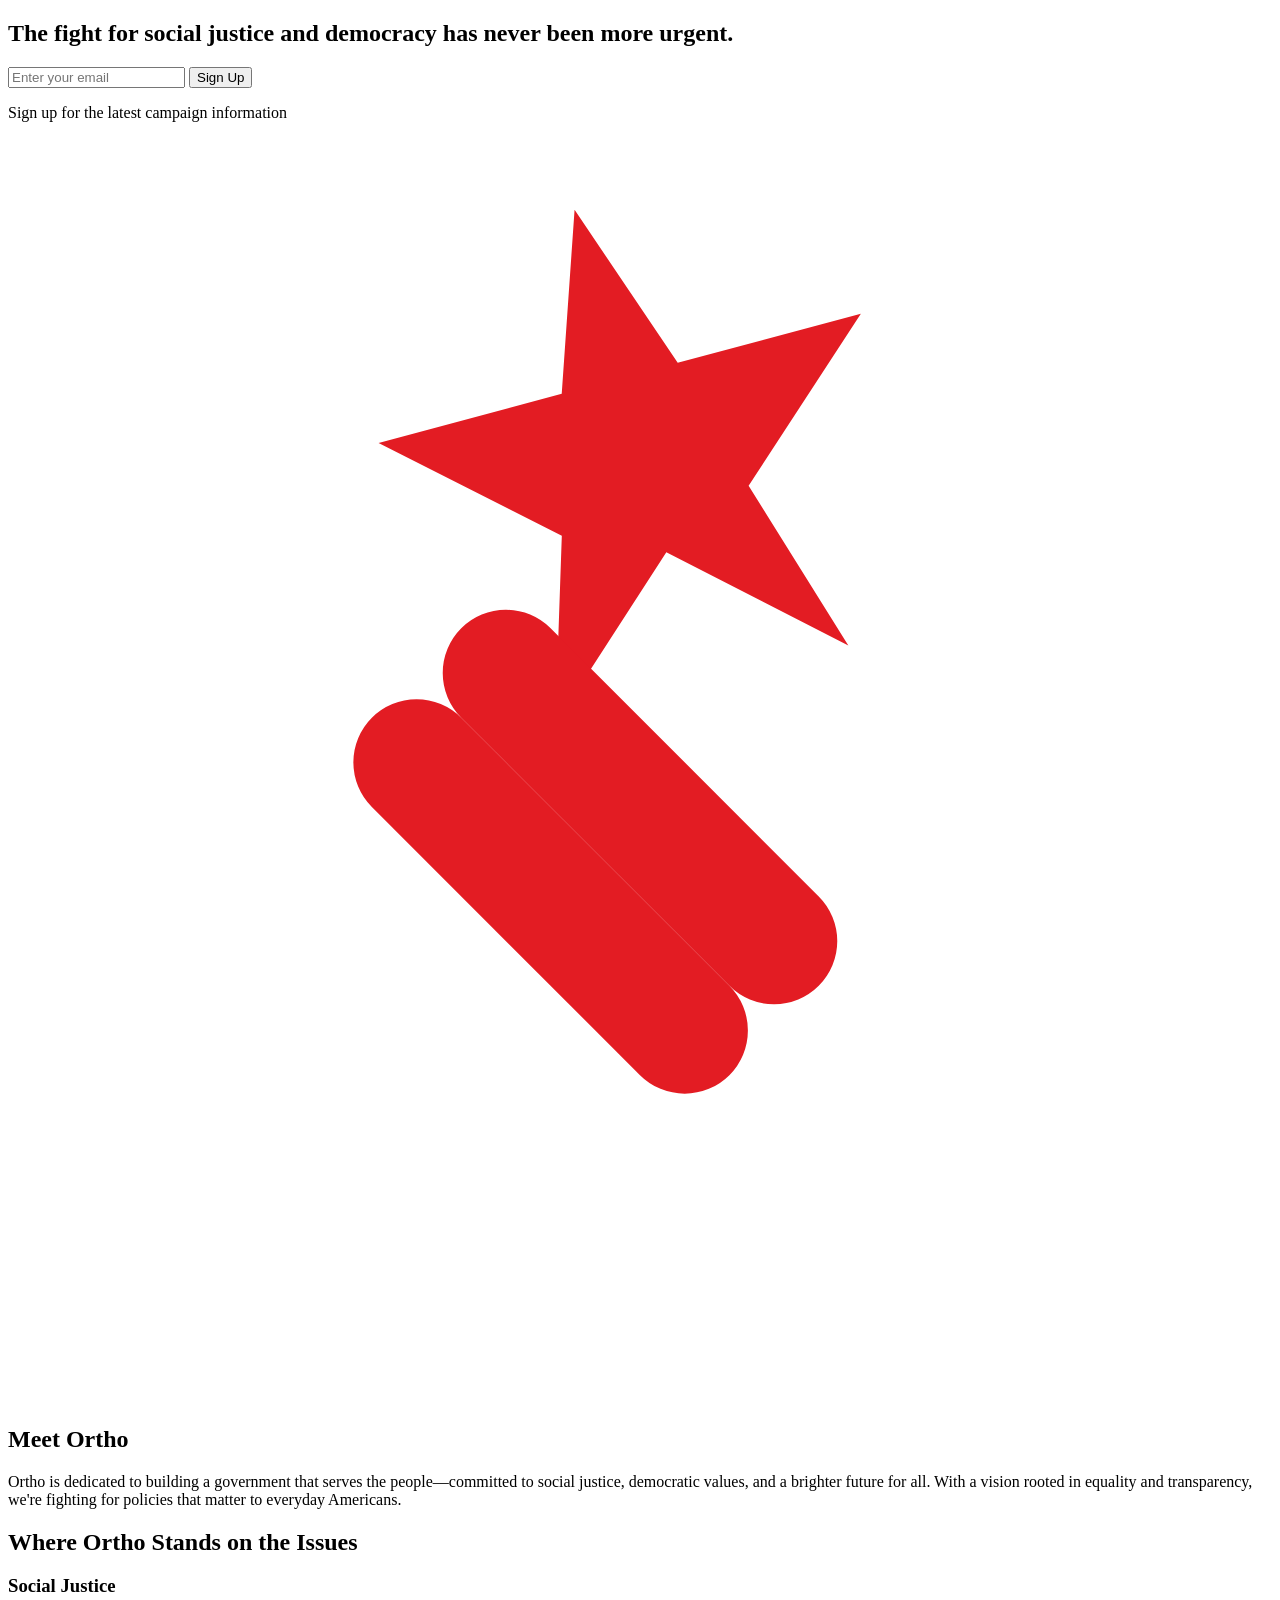
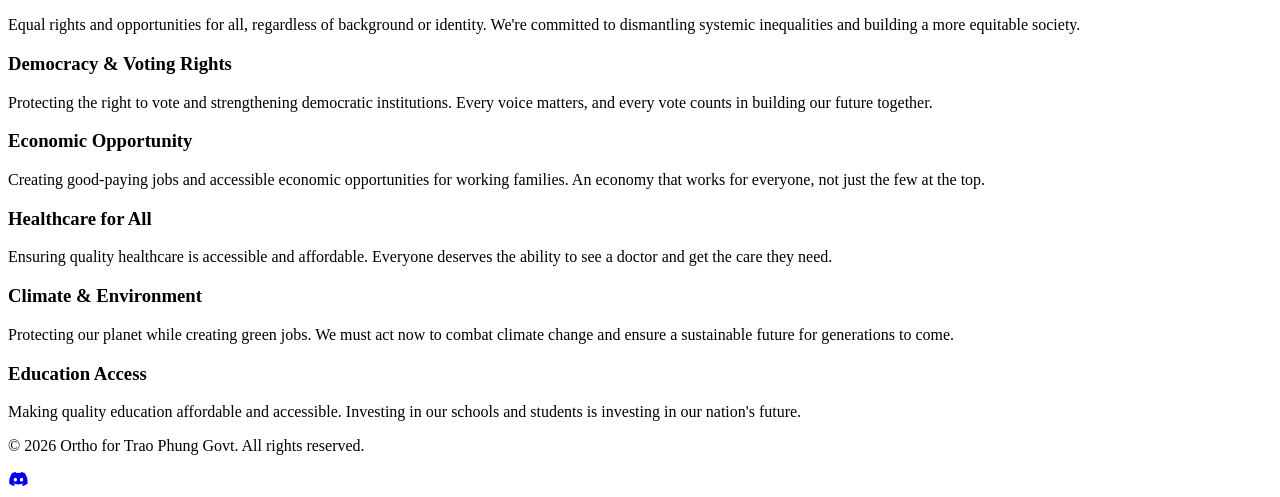
==== index.html @ 4b2933a4 "Create campaign website HTML structure" ====
<!DOCTYPE html>
<html lang="en">
<head>
    <meta charset="UTF-8">
    <meta name="viewport" content="width=device-width, initial-scale=1.0">
    <title>Ortho for Trao Phung Govt - Social Justice & Democracy</title>
    <link rel="stylesheet" href="styles.css">
    <link rel="stylesheet" href="https://cdnjs.cloudflare.com/ajax/libs/font-awesome/6.4.0/css/all.min.css">
</head>
<body>
    <!-- Navigation Bar (Empty) -->
    <nav class="navbar"></nav>

    <!-- Hero Section -->
    <section class="hero">
        <div class="hero-content">
            <div class="hero-left">
                <h1 class="hero-title">The fight for social justice and democracy has never been more urgent.</h1>
                
                <div class="email-signup">
                    <form id="emailForm">
                        <input type="email" id="emailInput" placeholder="Enter your email" required>
                        <button type="submit">Sign Up</button>
                    </form>
                    <p class="email-subtitle">Sign up for the latest campaign information</p>
                </div>
            </div>

            <div class="hero-right">
                <div class="campaign-symbol">
                    <svg viewBox="0 0 200 200" class="symbol-svg">
                        <!-- Red Star -->
                        <g class="star-group" transform="translate(100, 50)">
                            <polygon points="0,-40 9.5,-12.4 39.5,-12.4 15.3,9.3 24,37.8 0,16.1 -24,37.8 -15.3,9.3 -39.5,-12.4 -9.5,-12.4" 
                                     fill="#E31C23" transform="rotate(-15)"/>
                        </g>
                        
                        <!-- Two Red Diagonal Thick Stripes -->
                        <g class="stripes-group" transform="translate(100, 120)">
                            <!-- First Diagonal Stripe (top-left to bottom-right) -->
                            <rect x="-50" y="-20" width="80" height="20" 
                                  fill="#E31C23" transform="rotate(45)" rx="10"/>
                            
                            <!-- Second Diagonal Stripe (offset) -->
                            <rect x="-50" y="0" width="80" height="20" 
                                  fill="#E31C23" transform="rotate(45)" rx="10"/>
                        </g>
                    </svg>
                </div>
            </div>
        </div>
    </section>

    <!-- Meet Ortho Section -->
    <section class="section meet-ortho">
        <div class="container">
            <h2>Meet Ortho</h2>
            <div class="content">
                <p>Ortho is dedicated to building a government that serves the people—committed to social justice, democratic values, and a brighter future for all. With a vision rooted in equality and transparency, we're fighting for policies that matter to everyday Americans.</p>
            </div>
        </div>
    </section>

    <!-- Where Ortho Stands on the Issues Section -->
    <section class="section issues">
        <div class="container">
            <h2>Where Ortho Stands on the Issues</h2>
            <div class="issues-grid">
                <div class="issue-card">
                    <h3>Social Justice</h3>
                    <p>Equal rights and opportunities for all, regardless of background or identity. We're committed to dismantling systemic inequalities and building a more equitable society.</p>
                </div>
                <div class="issue-card">
                    <h3>Democracy & Voting Rights</h3>
                    <p>Protecting the right to vote and strengthening democratic institutions. Every voice matters, and every vote counts in building our future together.</p>
                </div>
                <div class="issue-card">
                    <h3>Economic Opportunity</h3>
                    <p>Creating good-paying jobs and accessible economic opportunities for working families. An economy that works for everyone, not just the few at the top.</p>
                </div>
                <div class="issue-card">
                    <h3>Healthcare for All</h3>
                    <p>Ensuring quality healthcare is accessible and affordable. Everyone deserves the ability to see a doctor and get the care they need.</p>
                </div>
                <div class="issue-card">
                    <h3>Climate & Environment</h3>
                    <p>Protecting our planet while creating green jobs. We must act now to combat climate change and ensure a sustainable future for generations to come.</p>
                </div>
                <div class="issue-card">
                    <h3>Education Access</h3>
                    <p>Making quality education affordable and accessible. Investing in our schools and students is investing in our nation's future.</p>
                </div>
            </div>
        </div>
    </section>

    <!-- Footer -->
    <footer class="footer">
        <div class="container">
            <div class="footer-content">
                <p>&copy; 2026 Ortho for Trao Phung Govt. All rights reserved.</p>
                <div class="footer-social">
                    <a href="https://discord.com" target="_blank" title="Join our Discord">
                        <i class="fab fa-discord"></i>
                    </a>
                </div>
            </div>
        </div>
    </footer>

    <script src="script.js"></script>
</body>
</html>
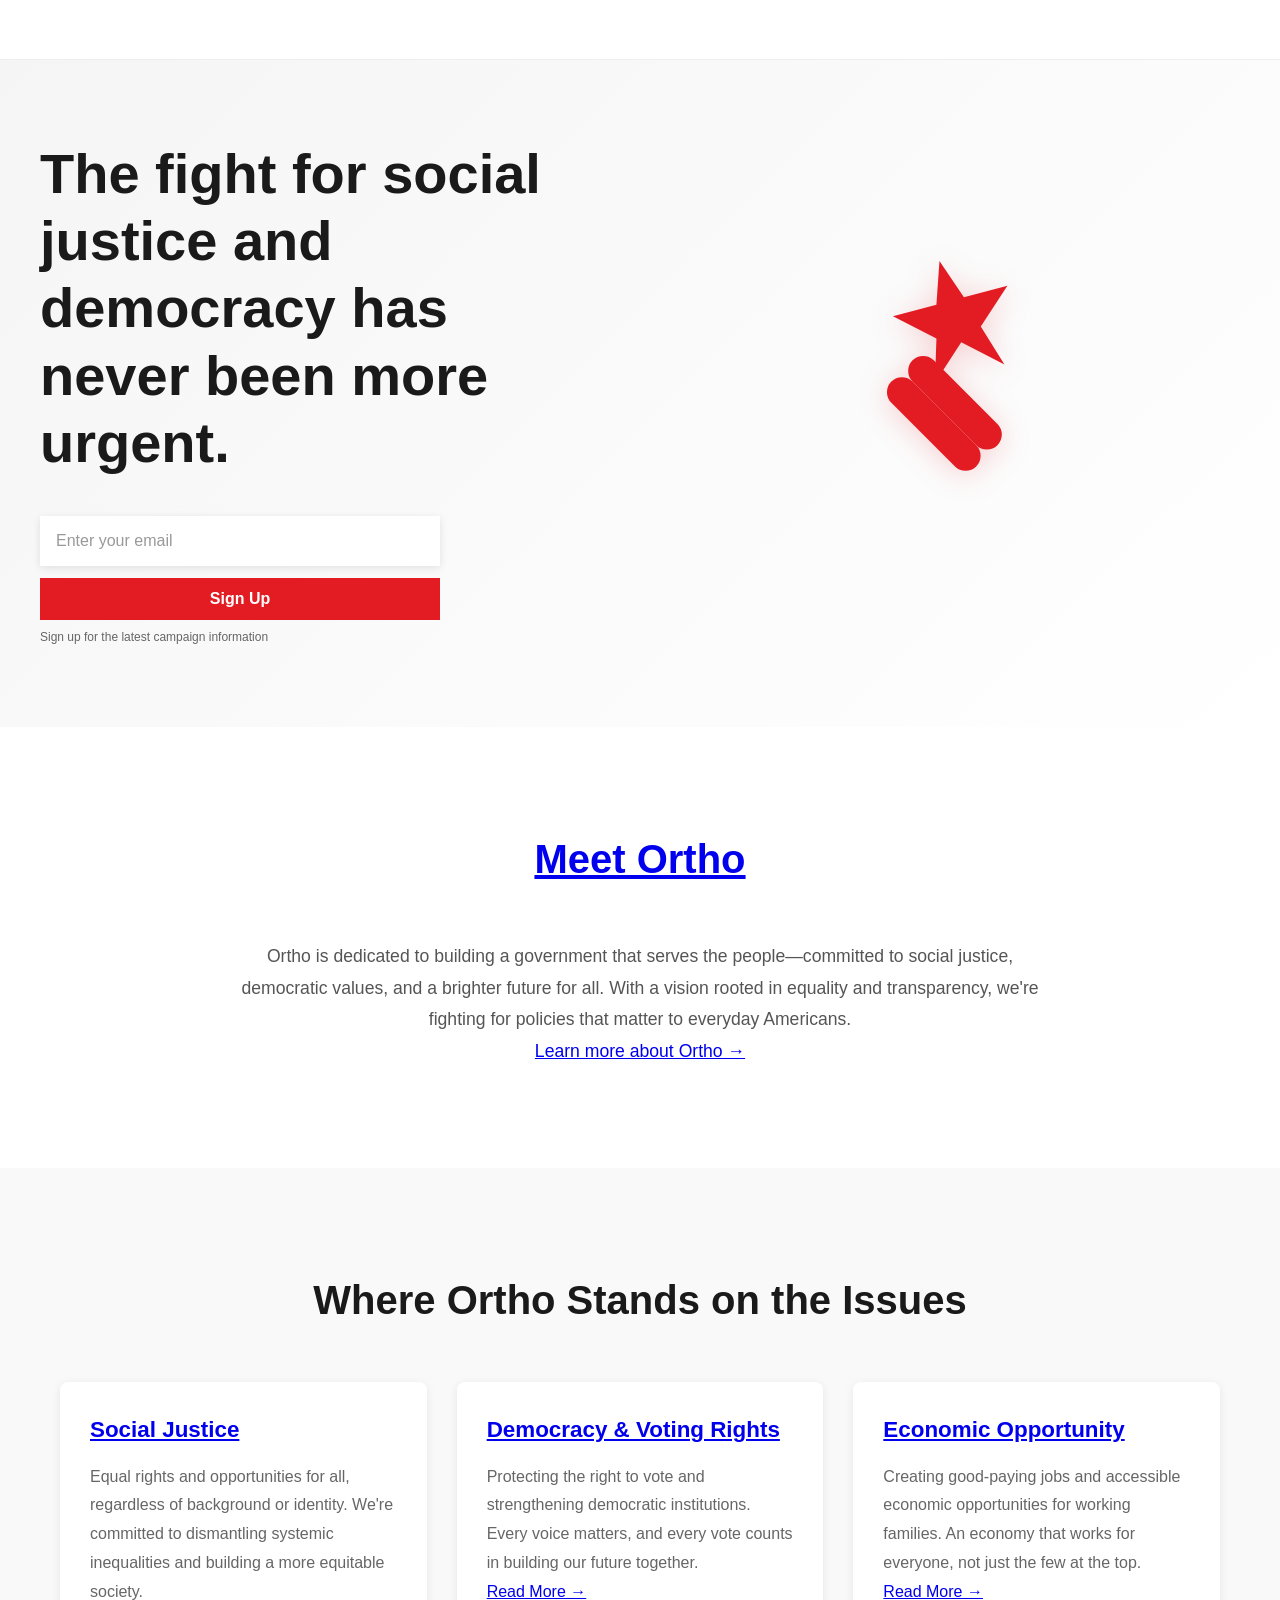
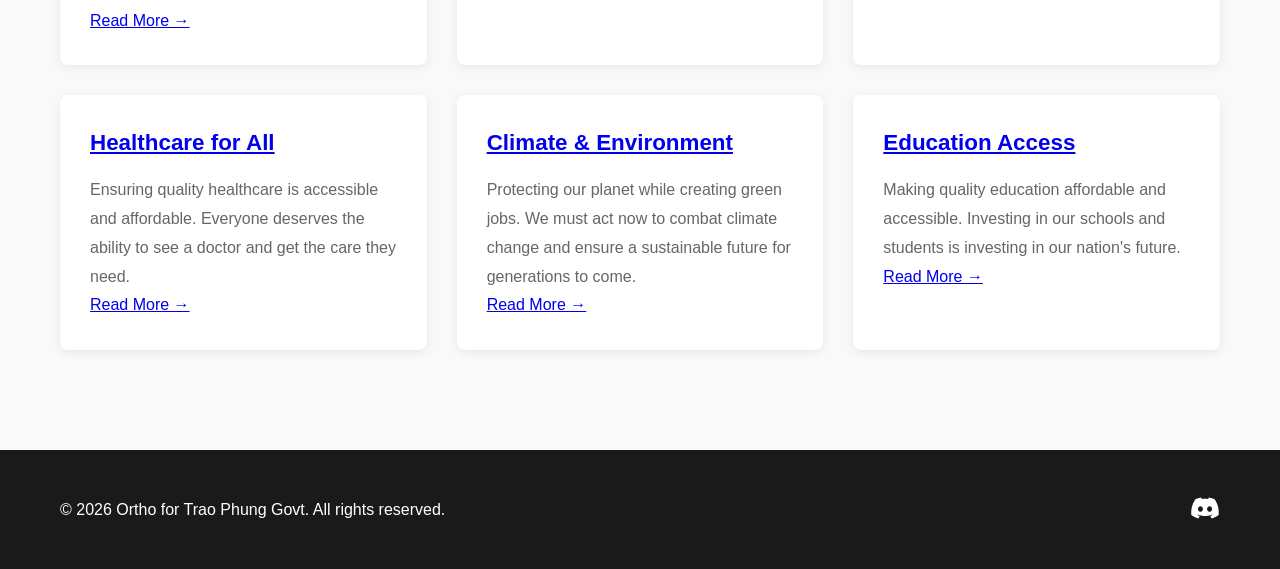
==== commit bf5496e8: "Update index.html with clickable links to About and Issue pages" ====
--- a/index.html
+++ b/index.html
@@ -54,9 +54,10 @@
     <!-- Meet Ortho Section -->
     <section class="section meet-ortho">
         <div class="container">
-            <h2>Meet Ortho</h2>
+            <h2><a href="about.html" class="section-link">Meet Ortho</a></h2>
             <div class="content">
                 <p>Ortho is dedicated to building a government that serves the people—committed to social justice, democratic values, and a brighter future for all. With a vision rooted in equality and transparency, we're fighting for policies that matter to everyday Americans.</p>
+                <p><a href="about.html" class="read-more">Learn more about Ortho →</a></p>
             </div>
         </div>
     </section>
@@ -67,28 +68,34 @@
             <h2>Where Ortho Stands on the Issues</h2>
             <div class="issues-grid">
                 <div class="issue-card">
-                    <h3>Social Justice</h3>
+                    <h3><a href="issue-social-justice.html">Social Justice</a></h3>
                     <p>Equal rights and opportunities for all, regardless of background or identity. We're committed to dismantling systemic inequalities and building a more equitable society.</p>
+                    <p><a href="issue-social-justice.html" class="learn-more">Read More →</a></p>
                 </div>
                 <div class="issue-card">
-                    <h3>Democracy & Voting Rights</h3>
+                    <h3><a href="issue-democracy.html">Democracy & Voting Rights</a></h3>
                     <p>Protecting the right to vote and strengthening democratic institutions. Every voice matters, and every vote counts in building our future together.</p>
+                    <p><a href="issue-democracy.html" class="learn-more">Read More →</a></p>
                 </div>
                 <div class="issue-card">
-                    <h3>Economic Opportunity</h3>
+                    <h3><a href="issue-economy.html">Economic Opportunity</a></h3>
                     <p>Creating good-paying jobs and accessible economic opportunities for working families. An economy that works for everyone, not just the few at the top.</p>
+                    <p><a href="issue-economy.html" class="learn-more">Read More →</a></p>
                 </div>
                 <div class="issue-card">
-                    <h3>Healthcare for All</h3>
+                    <h3><a href="issue-healthcare.html">Healthcare for All</a></h3>
                     <p>Ensuring quality healthcare is accessible and affordable. Everyone deserves the ability to see a doctor and get the care they need.</p>
+                    <p><a href="issue-healthcare.html" class="learn-more">Read More →</a></p>
                 </div>
                 <div class="issue-card">
-                    <h3>Climate & Environment</h3>
+                    <h3><a href="issue-climate.html">Climate & Environment</a></h3>
                     <p>Protecting our planet while creating green jobs. We must act now to combat climate change and ensure a sustainable future for generations to come.</p>
+                    <p><a href="issue-climate.html" class="learn-more">Read More →</a></p>
                 </div>
                 <div class="issue-card">
-                    <h3>Education Access</h3>
+                    <h3><a href="issue-education.html">Education Access</a></h3>
                     <p>Making quality education affordable and accessible. Investing in our schools and students is investing in our nation's future.</p>
+                    <p><a href="issue-education.html" class="learn-more">Read More →</a></p>
                 </div>
             </div>
         </div>
@@ -100,7 +107,7 @@
             <div class="footer-content">
                 <p>&copy; 2026 Ortho for Trao Phung Govt. All rights reserved.</p>
                 <div class="footer-social">
-                    <a href="https://discord.com" target="_blank" title="Join our Discord">
+                    <a href="https://discord.gg/pRzbfzv4eq" target="_blank" title="Join our Discord">
                         <i class="fab fa-discord"></i>
                     </a>
                 </div>
--- a/styles.css
+++ b/styles.css
@@ -0,0 +1,265 @@
+* {
+    margin: 0;
+    padding: 0;
+    box-sizing: border-box;
+}
+
+body {
+    font-family: 'Segoe UI', Tahoma, Geneva, Verdana, sans-serif;
+    line-height: 1.6;
+    color: #333;
+}
+
+.container {
+    max-width: 1200px;
+    margin: 0 auto;
+    padding: 0 20px;
+}
+
+/* Navigation Bar */
+.navbar {
+    height: 60px;
+    background-color: transparent;
+    border-bottom: 1px solid #eee;
+}
+
+/* Hero Section */
+.hero {
+    background: linear-gradient(135deg, #f5f5f5 0%, #ffffff 100%);
+    padding: 80px 20px;
+    min-height: 600px;
+    display: flex;
+    align-items: center;
+}
+
+.hero-content {
+    display: grid;
+    grid-template-columns: 1fr 1fr;
+    gap: 60px;
+    align-items: center;
+    max-width: 1200px;
+    margin: 0 auto;
+    width: 100%;
+}
+
+.hero-left {
+    display: flex;
+    flex-direction: column;
+    gap: 40px;
+}
+
+.hero-title {
+    font-size: 3.5rem;
+    font-weight: 700;
+    line-height: 1.2;
+    color: #1a1a1a;
+}
+
+/* Email Signup */
+.email-signup {
+    display: flex;
+    flex-direction: column;
+    gap: 8px;
+}
+
+.email-signup form {
+    display: flex;
+    flex-direction: column;
+    gap: 12px;
+}
+
+.email-signup input {
+    padding: 16px;
+    border: none;
+    background-color: white;
+    font-size: 1rem;
+    width: 100%;
+    max-width: 400px;
+    box-shadow: 0 2px 8px rgba(0, 0, 0, 0.1);
+}
+
+.email-signup input::placeholder {
+    color: #999;
+}
+
+.email-signup button {
+    padding: 12px 32px;
+    background-color: #E31C23;
+    color: white;
+    border: none;
+    font-size: 1rem;
+    font-weight: 600;
+    cursor: pointer;
+    width: 100%;
+    max-width: 400px;
+    transition: background-color 0.3s ease;
+}
+
+.email-signup button:hover {
+    background-color: #c41820;
+}
+
+.email-subtitle {
+    font-size: 0.75rem;
+    color: #666;
+    max-width: 400px;
+}
+
+.hero-right {
+    display: flex;
+    justify-content: center;
+    align-items: center;
+}
+
+.campaign-symbol {
+    width: 300px;
+    height: 300px;
+    display: flex;
+    align-items: center;
+    justify-content: center;
+}
+
+.symbol-svg {
+    width: 100%;
+    height: 100%;
+    filter: drop-shadow(0 4px 15px rgba(227, 28, 35, 0.2));
+}
+
+/* Sections */
+.section {
+    padding: 100px 20px;
+    background-color: #ffffff;
+}
+
+.section:nth-child(even) {
+    background-color: #f9f9f9;
+}
+
+.section h2 {
+    font-size: 2.5rem;
+    font-weight: 700;
+    margin-bottom: 50px;
+    text-align: center;
+    color: #1a1a1a;
+}
+
+.meet-ortho .content {
+    max-width: 800px;
+    margin: 0 auto;
+    text-align: center;
+    font-size: 1.1rem;
+    color: #555;
+    line-height: 1.8;
+}
+
+/* Issues Grid */
+.issues-grid {
+    display: grid;
+    grid-template-columns: repeat(auto-fit, minmax(320px, 1fr));
+    gap: 30px;
+}
+
+.issue-card {
+    background-color: white;
+    padding: 30px;
+    border-radius: 8px;
+    box-shadow: 0 2px 10px rgba(0, 0, 0, 0.08);
+    transition: transform 0.3s ease, box-shadow 0.3s ease;
+}
+
+.issue-card:hover {
+    transform: translateY(-5px);
+    box-shadow: 0 8px 20px rgba(0, 0, 0, 0.12);
+}
+
+.issue-card h3 {
+    font-size: 1.4rem;
+    color: #E31C23;
+    margin-bottom: 15px;
+}
+
+.issue-card p {
+    color: #666;
+    line-height: 1.8;
+}
+
+/* Footer */
+.footer {
+    background-color: #1a1a1a;
+    color: white;
+    padding: 40px 20px;
+    text-align: center;
+}
+
+.footer-content {
+    display: flex;
+    justify-content: space-between;
+    align-items: center;
+    flex-wrap: wrap;
+    gap: 20px;
+}
+
+.footer-social {
+    display: flex;
+    gap: 20px;
+}
+
+.footer-social a {
+    color: white;
+    font-size: 1.5rem;
+    transition: color 0.3s ease;
+}
+
+.footer-social a:hover {
+    color: #E31C23;
+}
+
+/* Responsive Design */
+@media (max-width: 768px) {
+    .hero-content {
+        grid-template-columns: 1fr;
+        gap: 40px;
+        padding: 40px 0;
+    }
+
+    .hero-title {
+        font-size: 2rem;
+    }
+
+    .campaign-symbol {
+        width: 200px;
+        height: 200px;
+    }
+
+    .section h2 {
+        font-size: 1.8rem;
+    }
+
+    .issues-grid {
+        grid-template-columns: 1fr;
+    }
+
+    .footer-content {
+        justify-content: center;
+    }
+}
+
+@media (max-width: 480px) {
+    .hero-title {
+        font-size: 1.5rem;
+    }
+
+    .email-signup input,
+    .email-signup button {
+        max-width: 100%;
+    }
+
+    .section {
+        padding: 60px 20px;
+    }
+
+    .section h2 {
+        font-size: 1.5rem;
+        margin-bottom: 30px;
+    }
+}
